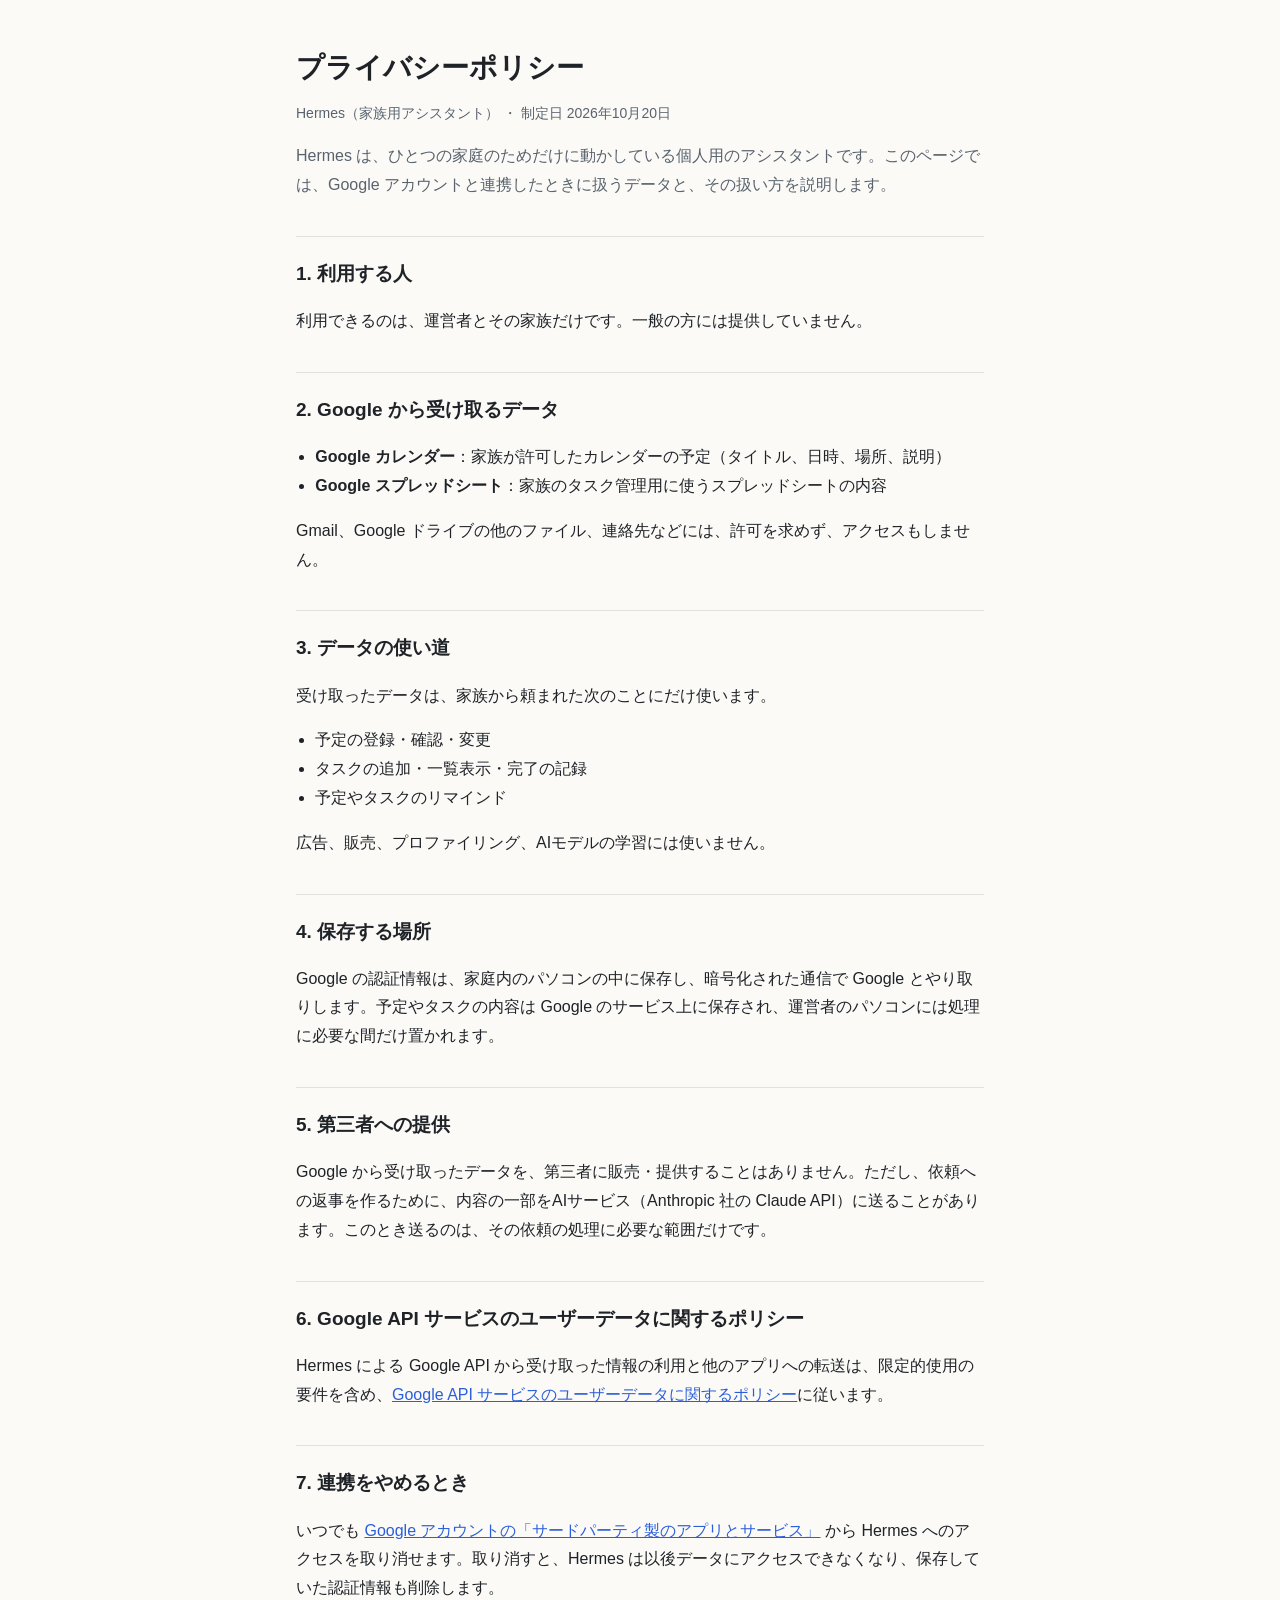
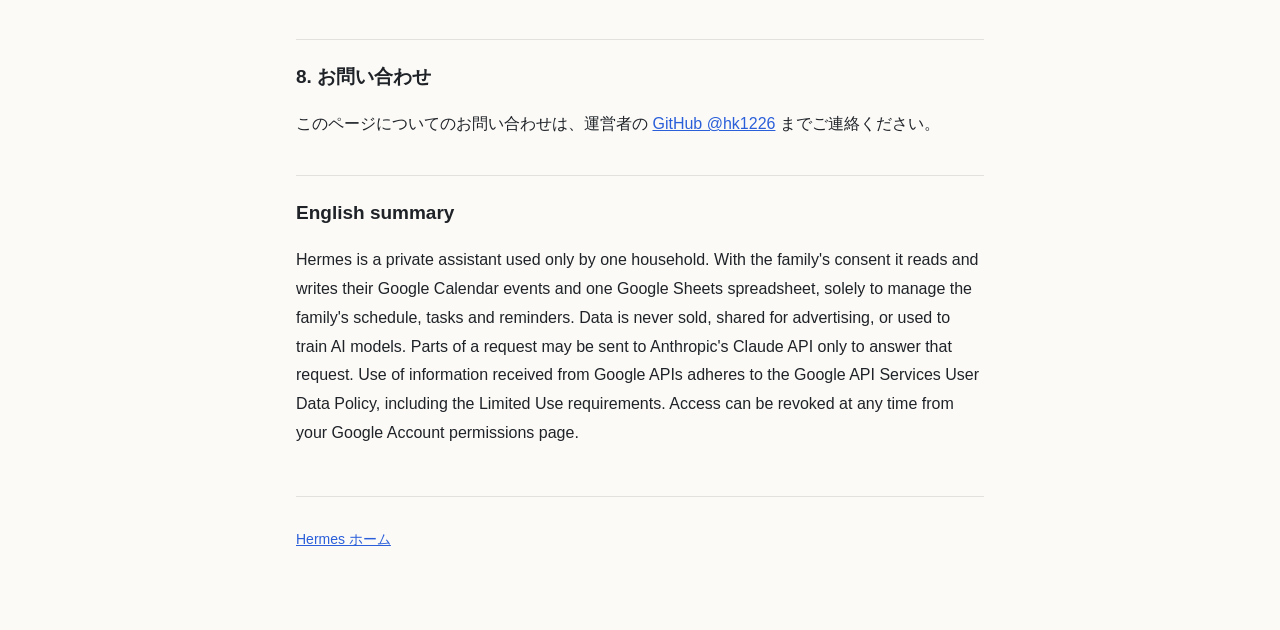
==== privacy.html @ 9411a3df "Add homepage and privacy policy for Hermes family assistant Co-Authored-By: Claude Opus 5.5 <noreply" ====
<!doctype html>
<html lang="ja">
<head>
<meta charset="utf-8">
<meta name="viewport" content="width=device-width, initial-scale=1">
<title>プライバシーポリシー | Hermes</title>
<meta name="description" content="Hermes 家族用アシスタントのプライバシーポリシー">
<link rel="stylesheet" href="style.css">
</head>
<body>
<main>
<h1>プライバシーポリシー</h1>
<p class="meta">Hermes（家族用アシスタント） ・ 制定日 2026年10月20日</p>
<p class="lead">Hermes は、ひとつの家庭のためだけに動かしている個人用のアシスタントです。このページでは、Google アカウントと連携したときに扱うデータと、その扱い方を説明します。</p>

<h2>1. 利用する人</h2>
<p>利用できるのは、運営者とその家族だけです。一般の方には提供していません。</p>

<h2>2. Google から受け取るデータ</h2>
<ul>
<li><strong>Google カレンダー</strong>：家族が許可したカレンダーの予定（タイトル、日時、場所、説明）</li>
<li><strong>Google スプレッドシート</strong>：家族のタスク管理用に使うスプレッドシートの内容</li>
</ul>
<p>Gmail、Google ドライブの他のファイル、連絡先などには、許可を求めず、アクセスもしません。</p>

<h2>3. データの使い道</h2>
<p>受け取ったデータは、家族から頼まれた次のことにだけ使います。</p>
<ul>
<li>予定の登録・確認・変更</li>
<li>タスクの追加・一覧表示・完了の記録</li>
<li>予定やタスクのリマインド</li>
</ul>
<p>広告、販売、プロファイリング、AIモデルの学習には使いません。</p>

<h2>4. 保存する場所</h2>
<p>Google の認証情報は、家庭内のパソコンの中に保存し、暗号化された通信で Google とやり取りします。予定やタスクの内容は Google のサービス上に保存され、運営者のパソコンには処理に必要な間だけ置かれます。</p>

<h2>5. 第三者への提供</h2>
<p>Google から受け取ったデータを、第三者に販売・提供することはありません。ただし、依頼への返事を作るために、内容の一部をAIサービス（Anthropic 社の Claude API）に送ることがあります。このとき送るのは、その依頼の処理に必要な範囲だけです。</p>

<h2>6. Google API サービスのユーザーデータに関するポリシー</h2>
<p>Hermes による Google API から受け取った情報の利用と他のアプリへの転送は、限定的使用の要件を含め、<a href="https://developers.google.com/terms/api-services-user-data-policy">Google API サービスのユーザーデータに関するポリシー</a>に従います。</p>

<h2>7. 連携をやめるとき</h2>
<p>いつでも <a href="https://myaccount.google.com/permissions">Google アカウントの「サードパーティ製のアプリとサービス」</a> から Hermes へのアクセスを取り消せます。取り消すと、Hermes は以後データにアクセスできなくなり、保存していた認証情報も削除します。</p>

<h2>8. お問い合わせ</h2>
<p>このページについてのお問い合わせは、運営者の <a href="https://github.com/hk1226">GitHub @hk1226</a> までご連絡ください。</p>

<h2>English summary</h2>
<p>Hermes is a private assistant used only by one household. With the family's consent it reads and writes their Google Calendar events and one Google Sheets spreadsheet, solely to manage the family's schedule, tasks and reminders. Data is never sold, shared for advertising, or used to train AI models. Parts of a request may be sent to Anthropic's Claude API only to answer that request. Use of information received from Google APIs adheres to the Google API Services User Data Policy, including the Limited Use requirements. Access can be revoked at any time from your Google Account permissions page.</p>

<footer><p><a href="index.html">Hermes ホーム</a></p></footer>
</main>
</body>
</html>
---- style.css ----
:root { --bg: #fbfaf7; --fg: #1f2328; --muted: #59636e; --line: #e3e1db; --accent: #2b5fd9; }
@media (prefers-color-scheme: dark) { :root { --bg: #15171a; --fg: #e6e6e6; --muted: #a0a6ad; --line: #2c3036; --accent: #7aa2ff; } }
* { box-sizing: border-box; }
body { margin: 0; background: var(--bg); color: var(--fg); font: 16px/1.8 -apple-system, "Hiragino Sans", "Noto Sans JP", sans-serif; }
main { max-width: 720px; margin: 0 auto; padding: 48px 16px 64px; }
h1 { font-size: 28px; line-height: 1.4; margin: 0 0 8px; }
h2 { font-size: 19px; margin: 36px 0 8px; padding-top: 20px; border-top: 1px solid var(--line); }
p, li { color: var(--fg); }
.lead, .meta, footer { color: var(--muted); }
.meta { font-size: 14px; }
a { color: var(--accent); }
ul { padding-left: 1.2em; }
footer { margin-top: 48px; font-size: 14px; border-top: 1px solid var(--line); padding-top: 16px; }
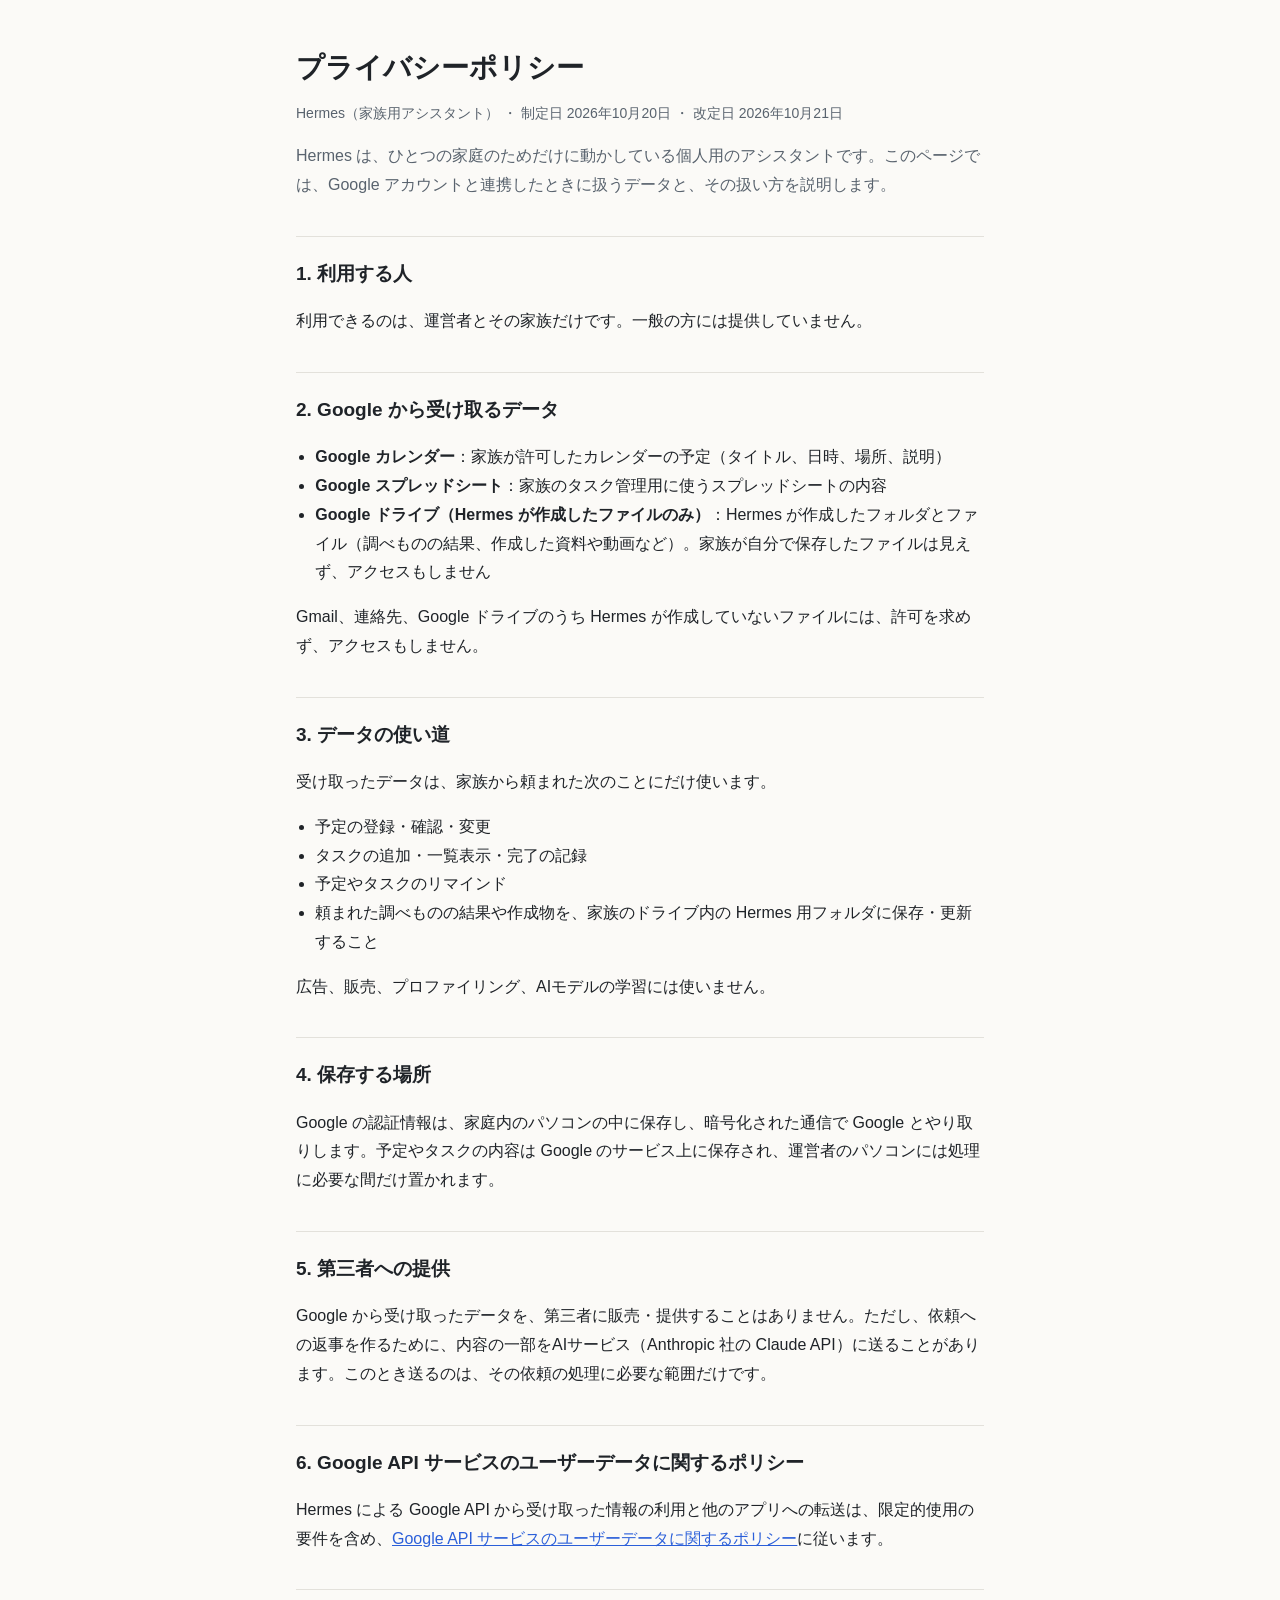
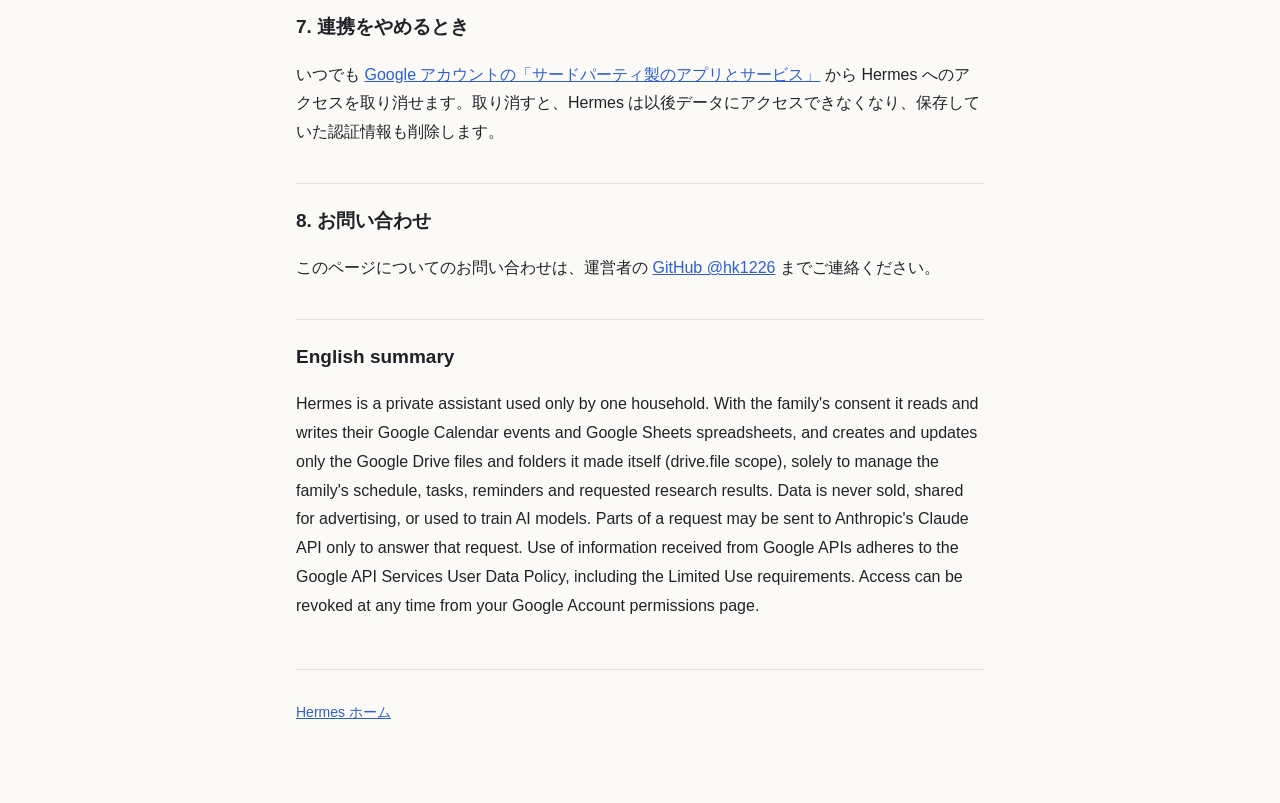
==== commit fb9765ef: "Privacy policy: add Drive access limited to files Hermes creates (drive.file) Co-Authored-By: Claude" ====
--- a/privacy.html
+++ b/privacy.html
@@ -10,7 +10,7 @@
 <body>
 <main>
 <h1>プライバシーポリシー</h1>
-<p class="meta">Hermes（家族用アシスタント） ・ 制定日 2026年10月20日</p>
+<p class="meta">Hermes（家族用アシスタント） ・ 制定日 2026年10月20日 ・ 改定日 2026年10月21日</p>
 <p class="lead">Hermes は、ひとつの家庭のためだけに動かしている個人用のアシスタントです。このページでは、Google アカウントと連携したときに扱うデータと、その扱い方を説明します。</p>
 
 <h2>1. 利用する人</h2>
@@ -20,8 +20,9 @@
 <ul>
 <li><strong>Google カレンダー</strong>：家族が許可したカレンダーの予定（タイトル、日時、場所、説明）</li>
 <li><strong>Google スプレッドシート</strong>：家族のタスク管理用に使うスプレッドシートの内容</li>
+<li><strong>Google ドライブ（Hermes が作成したファイルのみ）</strong>：Hermes が作成したフォルダとファイル（調べものの結果、作成した資料や動画など）。家族が自分で保存したファイルは見えず、アクセスもしません</li>
 </ul>
-<p>Gmail、Google ドライブの他のファイル、連絡先などには、許可を求めず、アクセスもしません。</p>
+<p>Gmail、連絡先、Google ドライブのうち Hermes が作成していないファイルには、許可を求めず、アクセスもしません。</p>
 
 <h2>3. データの使い道</h2>
 <p>受け取ったデータは、家族から頼まれた次のことにだけ使います。</p>
@@ -29,6 +30,7 @@
 <li>予定の登録・確認・変更</li>
 <li>タスクの追加・一覧表示・完了の記録</li>
 <li>予定やタスクのリマインド</li>
+<li>頼まれた調べものの結果や作成物を、家族のドライブ内の Hermes 用フォルダに保存・更新すること</li>
 </ul>
 <p>広告、販売、プロファイリング、AIモデルの学習には使いません。</p>
 
@@ -48,7 +50,7 @@
 <p>このページについてのお問い合わせは、運営者の <a href="https://github.com/hk1226">GitHub @hk1226</a> までご連絡ください。</p>
 
 <h2>English summary</h2>
-<p>Hermes is a private assistant used only by one household. With the family's consent it reads and writes their Google Calendar events and one Google Sheets spreadsheet, solely to manage the family's schedule, tasks and reminders. Data is never sold, shared for advertising, or used to train AI models. Parts of a request may be sent to Anthropic's Claude API only to answer that request. Use of information received from Google APIs adheres to the Google API Services User Data Policy, including the Limited Use requirements. Access can be revoked at any time from your Google Account permissions page.</p>
+<p>Hermes is a private assistant used only by one household. With the family's consent it reads and writes their Google Calendar events and Google Sheets spreadsheets, and creates and updates only the Google Drive files and folders it made itself (drive.file scope), solely to manage the family's schedule, tasks, reminders and requested research results. Data is never sold, shared for advertising, or used to train AI models. Parts of a request may be sent to Anthropic's Claude API only to answer that request. Use of information received from Google APIs adheres to the Google API Services User Data Policy, including the Limited Use requirements. Access can be revoked at any time from your Google Account permissions page.</p>
 
 <footer><p><a href="index.html">Hermes ホーム</a></p></footer>
 </main>
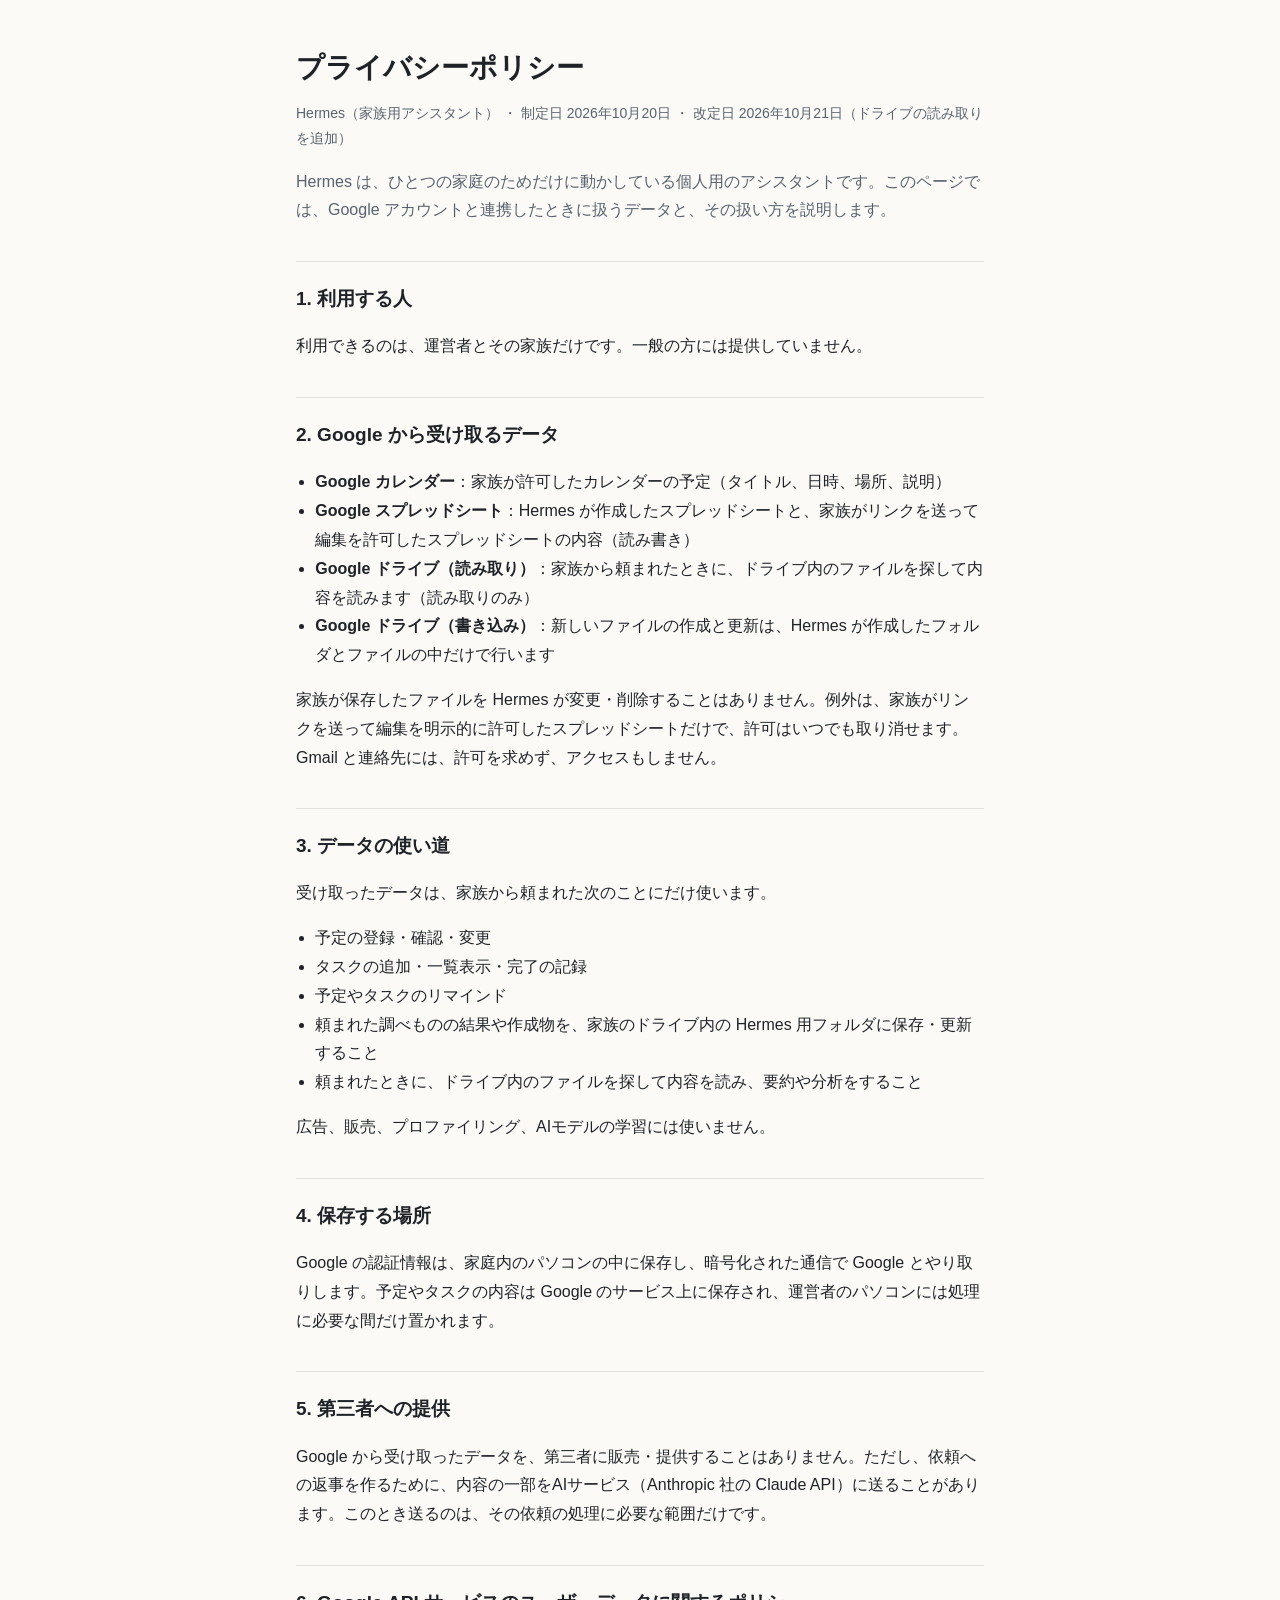
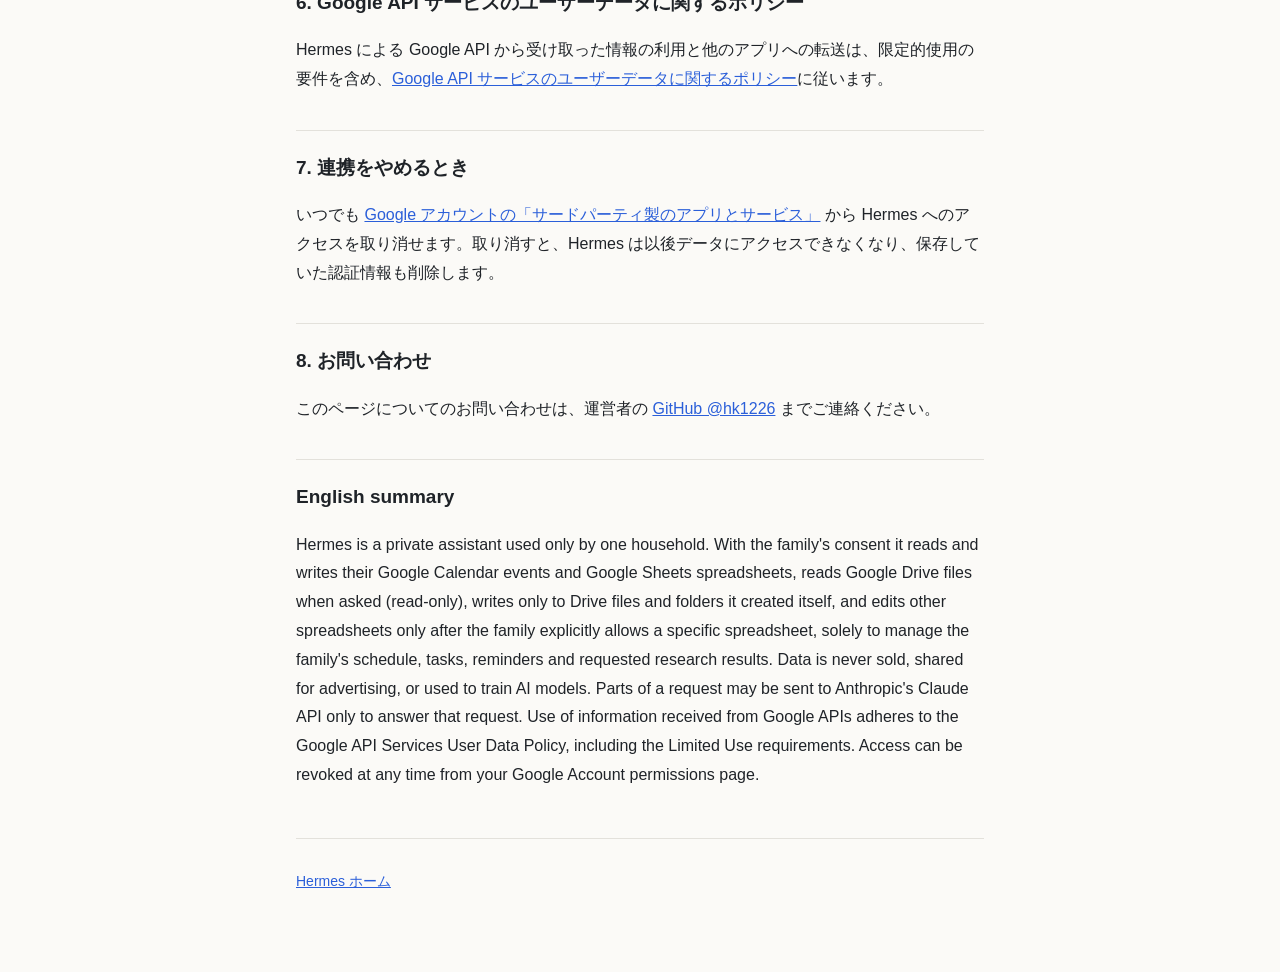
==== commit e40d562c: "Privacy policy: read-only Drive access; writes limited to Hermes files and allowed sheets Co-Authore" ====
--- a/privacy.html
+++ b/privacy.html
@@ -10,7 +10,7 @@
 <body>
 <main>
 <h1>プライバシーポリシー</h1>
-<p class="meta">Hermes（家族用アシスタント） ・ 制定日 2026年10月20日 ・ 改定日 2026年10月21日</p>
+<p class="meta">Hermes（家族用アシスタント） ・ 制定日 2026年10月20日 ・ 改定日 2026年10月21日（ドライブの読み取りを追加）</p>
 <p class="lead">Hermes は、ひとつの家庭のためだけに動かしている個人用のアシスタントです。このページでは、Google アカウントと連携したときに扱うデータと、その扱い方を説明します。</p>
 
 <h2>1. 利用する人</h2>
@@ -19,10 +19,11 @@
 <h2>2. Google から受け取るデータ</h2>
 <ul>
 <li><strong>Google カレンダー</strong>：家族が許可したカレンダーの予定（タイトル、日時、場所、説明）</li>
-<li><strong>Google スプレッドシート</strong>：家族のタスク管理用に使うスプレッドシートの内容</li>
-<li><strong>Google ドライブ（Hermes が作成したファイルのみ）</strong>：Hermes が作成したフォルダとファイル（調べものの結果、作成した資料や動画など）。家族が自分で保存したファイルは見えず、アクセスもしません</li>
+<li><strong>Google スプレッドシート</strong>：Hermes が作成したスプレッドシートと、家族がリンクを送って編集を許可したスプレッドシートの内容（読み書き）</li>
+<li><strong>Google ドライブ（読み取り）</strong>：家族から頼まれたときに、ドライブ内のファイルを探して内容を読みます（読み取りのみ）</li>
+<li><strong>Google ドライブ（書き込み）</strong>：新しいファイルの作成と更新は、Hermes が作成したフォルダとファイルの中だけで行います</li>
 </ul>
-<p>Gmail、連絡先、Google ドライブのうち Hermes が作成していないファイルには、許可を求めず、アクセスもしません。</p>
+<p>家族が保存したファイルを Hermes が変更・削除することはありません。例外は、家族がリンクを送って編集を明示的に許可したスプレッドシートだけで、許可はいつでも取り消せます。Gmail と連絡先には、許可を求めず、アクセスもしません。</p>
 
 <h2>3. データの使い道</h2>
 <p>受け取ったデータは、家族から頼まれた次のことにだけ使います。</p>
@@ -31,6 +32,7 @@
 <li>タスクの追加・一覧表示・完了の記録</li>
 <li>予定やタスクのリマインド</li>
 <li>頼まれた調べものの結果や作成物を、家族のドライブ内の Hermes 用フォルダに保存・更新すること</li>
+<li>頼まれたときに、ドライブ内のファイルを探して内容を読み、要約や分析をすること</li>
 </ul>
 <p>広告、販売、プロファイリング、AIモデルの学習には使いません。</p>
 
@@ -50,7 +52,7 @@
 <p>このページについてのお問い合わせは、運営者の <a href="https://github.com/hk1226">GitHub @hk1226</a> までご連絡ください。</p>
 
 <h2>English summary</h2>
-<p>Hermes is a private assistant used only by one household. With the family's consent it reads and writes their Google Calendar events and Google Sheets spreadsheets, and creates and updates only the Google Drive files and folders it made itself (drive.file scope), solely to manage the family's schedule, tasks, reminders and requested research results. Data is never sold, shared for advertising, or used to train AI models. Parts of a request may be sent to Anthropic's Claude API only to answer that request. Use of information received from Google APIs adheres to the Google API Services User Data Policy, including the Limited Use requirements. Access can be revoked at any time from your Google Account permissions page.</p>
+<p>Hermes is a private assistant used only by one household. With the family's consent it reads and writes their Google Calendar events and Google Sheets spreadsheets, reads Google Drive files when asked (read-only), writes only to Drive files and folders it created itself, and edits other spreadsheets only after the family explicitly allows a specific spreadsheet, solely to manage the family's schedule, tasks, reminders and requested research results. Data is never sold, shared for advertising, or used to train AI models. Parts of a request may be sent to Anthropic's Claude API only to answer that request. Use of information received from Google APIs adheres to the Google API Services User Data Policy, including the Limited Use requirements. Access can be revoked at any time from your Google Account permissions page.</p>
 
 <footer><p><a href="index.html">Hermes ホーム</a></p></footer>
 </main>
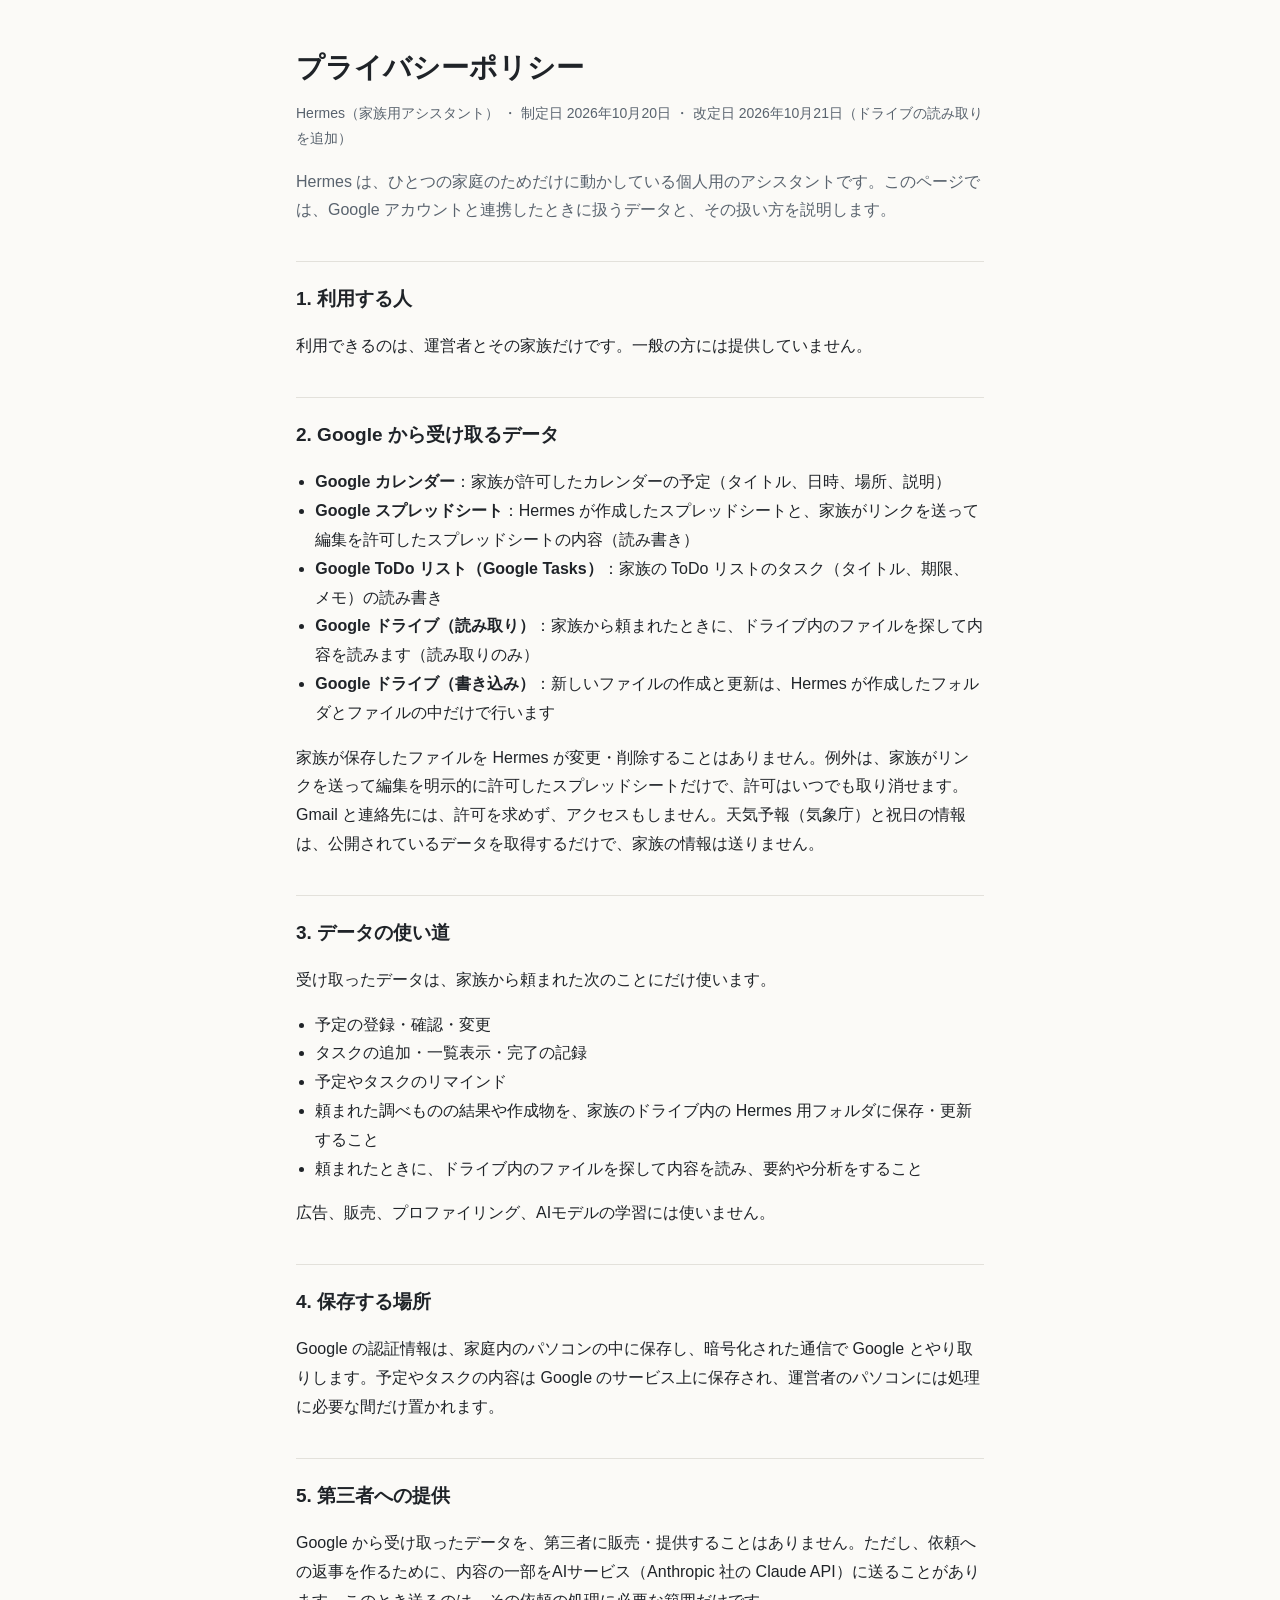
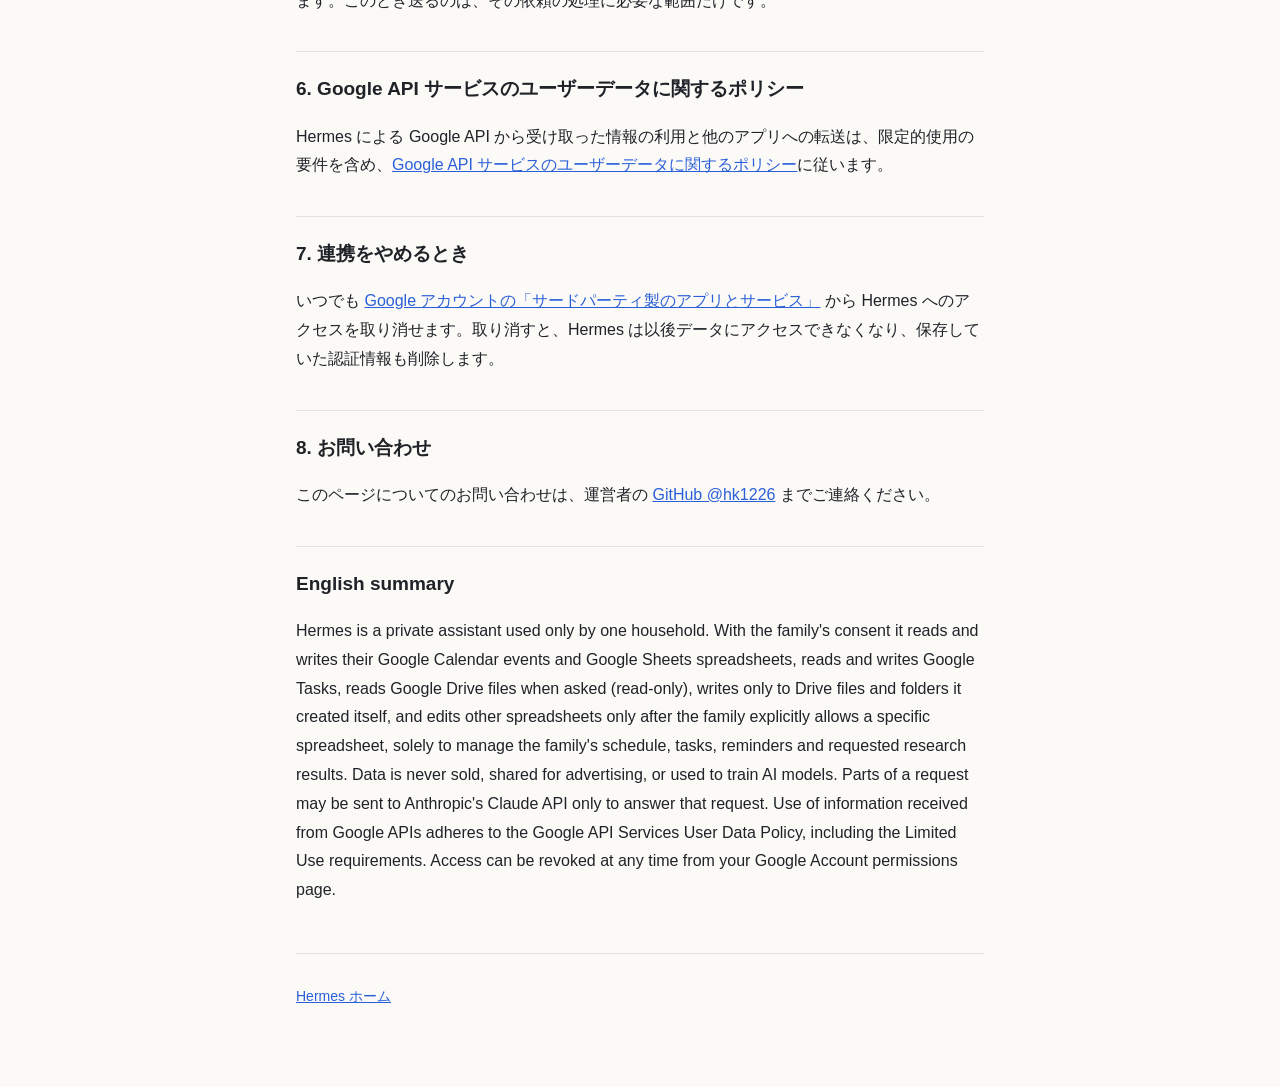
==== commit 97fe84ff: "Privacy policy: add Google Tasks and public weather/holiday data Co-Authored-By: Claude Opus 5.5 <no" ====
--- a/privacy.html
+++ b/privacy.html
@@ -20,10 +20,11 @@
 <ul>
 <li><strong>Google カレンダー</strong>：家族が許可したカレンダーの予定（タイトル、日時、場所、説明）</li>
 <li><strong>Google スプレッドシート</strong>：Hermes が作成したスプレッドシートと、家族がリンクを送って編集を許可したスプレッドシートの内容（読み書き）</li>
+<li><strong>Google ToDo リスト（Google Tasks）</strong>：家族の ToDo リストのタスク（タイトル、期限、メモ）の読み書き</li>
 <li><strong>Google ドライブ（読み取り）</strong>：家族から頼まれたときに、ドライブ内のファイルを探して内容を読みます（読み取りのみ）</li>
 <li><strong>Google ドライブ（書き込み）</strong>：新しいファイルの作成と更新は、Hermes が作成したフォルダとファイルの中だけで行います</li>
 </ul>
-<p>家族が保存したファイルを Hermes が変更・削除することはありません。例外は、家族がリンクを送って編集を明示的に許可したスプレッドシートだけで、許可はいつでも取り消せます。Gmail と連絡先には、許可を求めず、アクセスもしません。</p>
+<p>家族が保存したファイルを Hermes が変更・削除することはありません。例外は、家族がリンクを送って編集を明示的に許可したスプレッドシートだけで、許可はいつでも取り消せます。Gmail と連絡先には、許可を求めず、アクセスもしません。天気予報（気象庁）と祝日の情報は、公開されているデータを取得するだけで、家族の情報は送りません。</p>
 
 <h2>3. データの使い道</h2>
 <p>受け取ったデータは、家族から頼まれた次のことにだけ使います。</p>
@@ -52,7 +53,7 @@
 <p>このページについてのお問い合わせは、運営者の <a href="https://github.com/hk1226">GitHub @hk1226</a> までご連絡ください。</p>
 
 <h2>English summary</h2>
-<p>Hermes is a private assistant used only by one household. With the family's consent it reads and writes their Google Calendar events and Google Sheets spreadsheets, reads Google Drive files when asked (read-only), writes only to Drive files and folders it created itself, and edits other spreadsheets only after the family explicitly allows a specific spreadsheet, solely to manage the family's schedule, tasks, reminders and requested research results. Data is never sold, shared for advertising, or used to train AI models. Parts of a request may be sent to Anthropic's Claude API only to answer that request. Use of information received from Google APIs adheres to the Google API Services User Data Policy, including the Limited Use requirements. Access can be revoked at any time from your Google Account permissions page.</p>
+<p>Hermes is a private assistant used only by one household. With the family's consent it reads and writes their Google Calendar events and Google Sheets spreadsheets, reads and writes Google Tasks, reads Google Drive files when asked (read-only), writes only to Drive files and folders it created itself, and edits other spreadsheets only after the family explicitly allows a specific spreadsheet, solely to manage the family's schedule, tasks, reminders and requested research results. Data is never sold, shared for advertising, or used to train AI models. Parts of a request may be sent to Anthropic's Claude API only to answer that request. Use of information received from Google APIs adheres to the Google API Services User Data Policy, including the Limited Use requirements. Access can be revoked at any time from your Google Account permissions page.</p>
 
 <footer><p><a href="index.html">Hermes ホーム</a></p></footer>
 </main>
